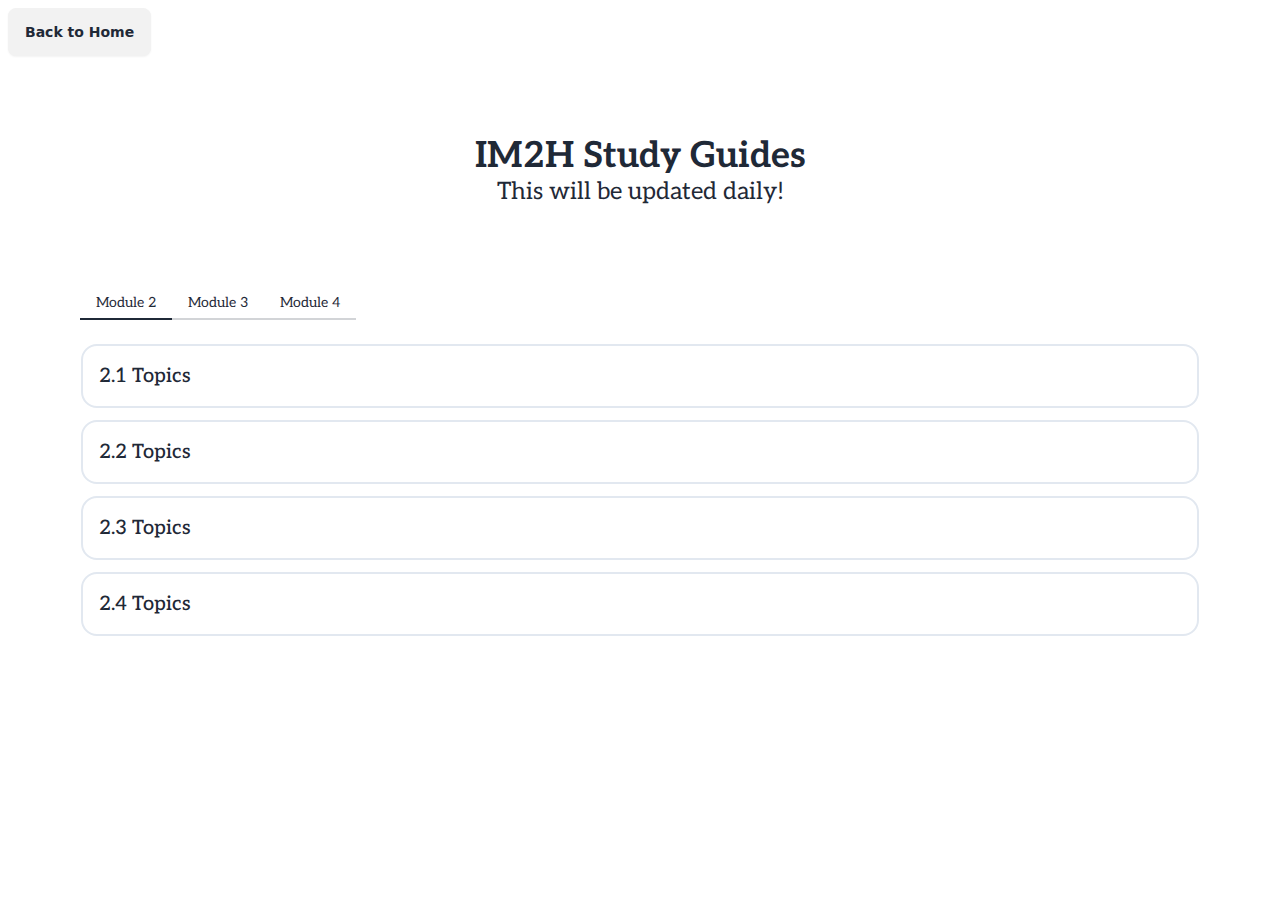
==== math.html @ ba18ed90 "2.1-2.4" ====
<!DOCTYPE html>
<html lang="en">
<head>
    <meta charset="UTF-8">
    <meta name="viewport" content="width=device-width, initial-scale=1.0">
    <title>IM2H Study Guides</title>
    <link rel="stylesheet" href="output.css">
    <link rel="preconnect" href="https://fonts.googleapis.com">
    <link rel="preconnect" href="https://fonts.gstatic.com" crossorigin>
    <link href="https://fonts.googleapis.com/css2?family=Aleo:ital,wght@0,100..900;1,100..900&display=swap" rel="stylesheet">
</head>
<body>
    <a class="mt-2 ml-2 btn" href="index.html">Back to Home</a>
    <div class="flex flex-col justify-center w-screen pt-20">
        <h1 class="w-full text-4xl font-bold text-center aleo-700">IM2H Study Guides</h1>
        <h3 class="w-full text-2xl font-bold text-center aleo-400">This will be updated daily!</h3>
        <div class="mx-20 mt-20 mb-16">
            <div role="tablist" class="tabs tabs-md tabs-bordered aleo-400">
                <input type="radio" name="modules" role="tab" class="tab" aria-label="Module 2" checked="checked" />
                <div role="tabpanel" class="tab-content bg-base-100 rounded-box">
                    <div class="mt-6 border-2 collapse border-slate-200">
                        <input type="checkbox" />
                        <div class="text-xl font-medium collapse-title">2.1 Topics</div>
                        <div class="collapse-content">
                                <li>Linear Functions (you better know this already)</li>
                                <li>Solve absolute value equations</li>
                                <li>Write piecewise functions given a graph</li>
                                <li>Domain and Range of piecewise functions</li>
                                <li>Transformations of parabolas</li>
                        </div>
                    </div>
                    <div class="mt-3 border-2 collapse border-slate-200">
                        <input type="checkbox" />
                        <div class="text-xl font-medium collapse-title">2.2 Topics</div>
                        <div class="collapse-content">
                            <li>Graphing absolute value functions</li>
                            <li>Graphing piecewise functions</li>
                            <li>Transformations of absolute value functions</li>
                            <li>Simplest Radical Form</li>
                        </div>
                    </div>
                    <div class="mt-3 border-2 collapse border-slate-200">
                        <input type="checkbox" />
                        <div class="text-xl font-medium collapse-title">2.3 Topics</div>
                        <div class="collapse-content">
                            <li>Piecewise equations that represent absolute value equations, and vice versa</li>
                            <li>Graphing absolute value parabolas</li>
                        </div>
                    </div>
                    <div class="mt-3 border-2 collapse border-slate-200">
                        <input type="checkbox" />
                        <div class="text-xl font-medium collapse-title">2.4 Topics</div>
                        <div class="collapse-content">
                            <li>Graphing square root functions</li>
                            <li>Find inverse functions</li>
                        </div>
                    </div>
                </div>
                <input type="radio" name="modules" role="tab" class="tab" aria-label="Module 3" />
                <div role="tabpanel" class="p-6 tab-content bg-base-100 rounded-box">
                    We're not here yet :)
                </div>

                <input type="radio" name="modules" role="tab" class="tab" aria-label="Module 4" />
                <div role="tabpanel" class="p-6 tab-content bg-base-100 rounded-box">
                    Stop trying to study ahead >:(
                </div>
            </div>
            
        </div>
    </div>
</body>
</html>
---- output.css ----
/*
! tailwindcss v3.4.10 | MIT License | https://tailwindcss.com
*/

/*
1. Prevent padding and border from affecting element width. (https://github.com/mozdevs/cssremedy/issues/4)
2. Allow adding a border to an element by just adding a border-width. (https://github.com/tailwindcss/tailwindcss/pull/116)
*/

*,
::before,
::after {
  box-sizing: border-box;
  /* 1 */
  border-width: 0;
  /* 2 */
  border-style: solid;
  /* 2 */
  border-color: #e5e7eb;
  /* 2 */
}

::before,
::after {
  --tw-content: '';
}

/*
1. Use a consistent sensible line-height in all browsers.
2. Prevent adjustments of font size after orientation changes in iOS.
3. Use a more readable tab size.
4. Use the user's configured `sans` font-family by default.
5. Use the user's configured `sans` font-feature-settings by default.
6. Use the user's configured `sans` font-variation-settings by default.
7. Disable tap highlights on iOS
*/

html,
:host {
  line-height: 1.5;
  /* 1 */
  -webkit-text-size-adjust: 100%;
  /* 2 */
  -moz-tab-size: 4;
  /* 3 */
  -o-tab-size: 4;
     tab-size: 4;
  /* 3 */
  font-family: ui-sans-serif, system-ui, sans-serif, "Apple Color Emoji", "Segoe UI Emoji", "Segoe UI Symbol", "Noto Color Emoji";
  /* 4 */
  font-feature-settings: normal;
  /* 5 */
  font-variation-settings: normal;
  /* 6 */
  -webkit-tap-highlight-color: transparent;
  /* 7 */
}

/*
1. Remove the margin in all browsers.
2. Inherit line-height from `html` so users can set them as a class directly on the `html` element.
*/

body {
  margin: 0;
  /* 1 */
  line-height: inherit;
  /* 2 */
}

/*
1. Add the correct height in Firefox.
2. Correct the inheritance of border color in Firefox. (https://bugzilla.mozilla.org/show_bug.cgi?id=190655)
3. Ensure horizontal rules are visible by default.
*/

hr {
  height: 0;
  /* 1 */
  color: inherit;
  /* 2 */
  border-top-width: 1px;
  /* 3 */
}

/*
Add the correct text decoration in Chrome, Edge, and Safari.
*/

abbr:where([title]) {
  -webkit-text-decoration: underline dotted;
          text-decoration: underline dotted;
}

/*
Remove the default font size and weight for headings.
*/

h1,
h2,
h3,
h4,
h5,
h6 {
  font-size: inherit;
  font-weight: inherit;
}

/*
Reset links to optimize for opt-in styling instead of opt-out.
*/

a {
  color: inherit;
  text-decoration: inherit;
}

/*
Add the correct font weight in Edge and Safari.
*/

b,
strong {
  font-weight: bolder;
}

/*
1. Use the user's configured `mono` font-family by default.
2. Use the user's configured `mono` font-feature-settings by default.
3. Use the user's configured `mono` font-variation-settings by default.
4. Correct the odd `em` font sizing in all browsers.
*/

code,
kbd,
samp,
pre {
  font-family: ui-monospace, SFMono-Regular, Menlo, Monaco, Consolas, "Liberation Mono", "Courier New", monospace;
  /* 1 */
  font-feature-settings: normal;
  /* 2 */
  font-variation-settings: normal;
  /* 3 */
  font-size: 1em;
  /* 4 */
}

/*
Add the correct font size in all browsers.
*/

small {
  font-size: 80%;
}

/*
Prevent `sub` and `sup` elements from affecting the line height in all browsers.
*/

sub,
sup {
  font-size: 75%;
  line-height: 0;
  position: relative;
  vertical-align: baseline;
}

sub {
  bottom: -0.25em;
}

sup {
  top: -0.5em;
}

/*
1. Remove text indentation from table contents in Chrome and Safari. (https://bugs.chromium.org/p/chromium/issues/detail?id=999088, https://bugs.webkit.org/show_bug.cgi?id=201297)
2. Correct table border color inheritance in all Chrome and Safari. (https://bugs.chromium.org/p/chromium/issues/detail?id=935729, https://bugs.webkit.org/show_bug.cgi?id=195016)
3. Remove gaps between table borders by default.
*/

table {
  text-indent: 0;
  /* 1 */
  border-color: inherit;
  /* 2 */
  border-collapse: collapse;
  /* 3 */
}

/*
1. Change the font styles in all browsers.
2. Remove the margin in Firefox and Safari.
3. Remove default padding in all browsers.
*/

button,
input,
optgroup,
select,
textarea {
  font-family: inherit;
  /* 1 */
  font-feature-settings: inherit;
  /* 1 */
  font-variation-settings: inherit;
  /* 1 */
  font-size: 100%;
  /* 1 */
  font-weight: inherit;
  /* 1 */
  line-height: inherit;
  /* 1 */
  letter-spacing: inherit;
  /* 1 */
  color: inherit;
  /* 1 */
  margin: 0;
  /* 2 */
  padding: 0;
  /* 3 */
}

/*
Remove the inheritance of text transform in Edge and Firefox.
*/

button,
select {
  text-transform: none;
}

/*
1. Correct the inability to style clickable types in iOS and Safari.
2. Remove default button styles.
*/

button,
input:where([type='button']),
input:where([type='reset']),
input:where([type='submit']) {
  -webkit-appearance: button;
  /* 1 */
  background-color: transparent;
  /* 2 */
  background-image: none;
  /* 2 */
}

/*
Use the modern Firefox focus style for all focusable elements.
*/

:-moz-focusring {
  outline: auto;
}

/*
Remove the additional `:invalid` styles in Firefox. (https://github.com/mozilla/gecko-dev/blob/2f9eacd9d3d995c937b4251a5557d95d494c9be1/layout/style/res/forms.css#L728-L737)
*/

:-moz-ui-invalid {
  box-shadow: none;
}

/*
Add the correct vertical alignment in Chrome and Firefox.
*/

progress {
  vertical-align: baseline;
}

/*
Correct the cursor style of increment and decrement buttons in Safari.
*/

::-webkit-inner-spin-button,
::-webkit-outer-spin-button {
  height: auto;
}

/*
1. Correct the odd appearance in Chrome and Safari.
2. Correct the outline style in Safari.
*/

[type='search'] {
  -webkit-appearance: textfield;
  /* 1 */
  outline-offset: -2px;
  /* 2 */
}

/*
Remove the inner padding in Chrome and Safari on macOS.
*/

::-webkit-search-decoration {
  -webkit-appearance: none;
}

/*
1. Correct the inability to style clickable types in iOS and Safari.
2. Change font properties to `inherit` in Safari.
*/

::-webkit-file-upload-button {
  -webkit-appearance: button;
  /* 1 */
  font: inherit;
  /* 2 */
}

/*
Add the correct display in Chrome and Safari.
*/

summary {
  display: list-item;
}

/*
Removes the default spacing and border for appropriate elements.
*/

blockquote,
dl,
dd,
h1,
h2,
h3,
h4,
h5,
h6,
hr,
figure,
p,
pre {
  margin: 0;
}

fieldset {
  margin: 0;
  padding: 0;
}

legend {
  padding: 0;
}

ol,
ul,
menu {
  list-style: none;
  margin: 0;
  padding: 0;
}

/*
Reset default styling for dialogs.
*/

dialog {
  padding: 0;
}

/*
Prevent resizing textareas horizontally by default.
*/

textarea {
  resize: vertical;
}

/*
1. Reset the default placeholder opacity in Firefox. (https://github.com/tailwindlabs/tailwindcss/issues/3300)
2. Set the default placeholder color to the user's configured gray 400 color.
*/

input::-moz-placeholder, textarea::-moz-placeholder {
  opacity: 1;
  /* 1 */
  color: #9ca3af;
  /* 2 */
}

input::placeholder,
textarea::placeholder {
  opacity: 1;
  /* 1 */
  color: #9ca3af;
  /* 2 */
}

/*
Set the default cursor for buttons.
*/

button,
[role="button"] {
  cursor: pointer;
}

/*
Make sure disabled buttons don't get the pointer cursor.
*/

:disabled {
  cursor: default;
}

/*
1. Make replaced elements `display: block` by default. (https://github.com/mozdevs/cssremedy/issues/14)
2. Add `vertical-align: middle` to align replaced elements more sensibly by default. (https://github.com/jensimmons/cssremedy/issues/14#issuecomment-634934210)
   This can trigger a poorly considered lint error in some tools but is included by design.
*/

img,
svg,
video,
canvas,
audio,
iframe,
embed,
object {
  display: block;
  /* 1 */
  vertical-align: middle;
  /* 2 */
}

/*
Constrain images and videos to the parent width and preserve their intrinsic aspect ratio. (https://github.com/mozdevs/cssremedy/issues/14)
*/

img,
video {
  max-width: 100%;
  height: auto;
}

/* Make elements with the HTML hidden attribute stay hidden by default */

[hidden] {
  display: none;
}

:root,
[data-theme] {
  background-color: var(--fallback-b1,oklch(var(--b1)/1));
  color: var(--fallback-bc,oklch(var(--bc)/1));
}

@supports not (color: oklch(0% 0 0)) {
  :root {
    color-scheme: light;
    --fallback-p: #491eff;
    --fallback-pc: #d4dbff;
    --fallback-s: #ff41c7;
    --fallback-sc: #fff9fc;
    --fallback-a: #00cfbd;
    --fallback-ac: #00100d;
    --fallback-n: #2b3440;
    --fallback-nc: #d7dde4;
    --fallback-b1: #ffffff;
    --fallback-b2: #e5e6e6;
    --fallback-b3: #e5e6e6;
    --fallback-bc: #1f2937;
    --fallback-in: #00b3f0;
    --fallback-inc: #000000;
    --fallback-su: #00ca92;
    --fallback-suc: #000000;
    --fallback-wa: #ffc22d;
    --fallback-wac: #000000;
    --fallback-er: #ff6f70;
    --fallback-erc: #000000;
  }

  @media (prefers-color-scheme: dark) {
    :root {
      color-scheme: dark;
      --fallback-p: #7582ff;
      --fallback-pc: #050617;
      --fallback-s: #ff71cf;
      --fallback-sc: #190211;
      --fallback-a: #00c7b5;
      --fallback-ac: #000e0c;
      --fallback-n: #2a323c;
      --fallback-nc: #a6adbb;
      --fallback-b1: #1d232a;
      --fallback-b2: #191e24;
      --fallback-b3: #15191e;
      --fallback-bc: #a6adbb;
      --fallback-in: #00b3f0;
      --fallback-inc: #000000;
      --fallback-su: #00ca92;
      --fallback-suc: #000000;
      --fallback-wa: #ffc22d;
      --fallback-wac: #000000;
      --fallback-er: #ff6f70;
      --fallback-erc: #000000;
    }
  }
}

html {
  -webkit-tap-highlight-color: transparent;
}

* {
  scrollbar-color: color-mix(in oklch, currentColor 35%, transparent) transparent;
}

*:hover {
  scrollbar-color: color-mix(in oklch, currentColor 60%, transparent) transparent;
}

:root {
  color-scheme: light;
  --in: 72.06% 0.191 231.6;
  --su: 64.8% 0.150 160;
  --wa: 84.71% 0.199 83.87;
  --er: 71.76% 0.221 22.18;
  --pc: 89.824% 0.06192 275.75;
  --ac: 15.352% 0.0368 183.61;
  --inc: 0% 0 0;
  --suc: 0% 0 0;
  --wac: 0% 0 0;
  --erc: 0% 0 0;
  --rounded-box: 1rem;
  --rounded-btn: 0.5rem;
  --rounded-badge: 1.9rem;
  --animation-btn: 0.25s;
  --animation-input: .2s;
  --btn-focus-scale: 0.95;
  --border-btn: 1px;
  --tab-border: 1px;
  --tab-radius: 0.5rem;
  --p: 49.12% 0.3096 275.75;
  --s: 69.71% 0.329 342.55;
  --sc: 98.71% 0.0106 342.55;
  --a: 76.76% 0.184 183.61;
  --n: 32.1785% 0.02476 255.701624;
  --nc: 89.4994% 0.011585 252.096176;
  --b1: 100% 0 0;
  --b2: 96.1151% 0 0;
  --b3: 92.4169% 0.00108 197.137559;
  --bc: 27.8078% 0.029596 256.847952;
}

[data-theme=light] {
  color-scheme: light;
  --in: 72.06% 0.191 231.6;
  --su: 64.8% 0.150 160;
  --wa: 84.71% 0.199 83.87;
  --er: 71.76% 0.221 22.18;
  --pc: 89.824% 0.06192 275.75;
  --ac: 15.352% 0.0368 183.61;
  --inc: 0% 0 0;
  --suc: 0% 0 0;
  --wac: 0% 0 0;
  --erc: 0% 0 0;
  --rounded-box: 1rem;
  --rounded-btn: 0.5rem;
  --rounded-badge: 1.9rem;
  --animation-btn: 0.25s;
  --animation-input: .2s;
  --btn-focus-scale: 0.95;
  --border-btn: 1px;
  --tab-border: 1px;
  --tab-radius: 0.5rem;
  --p: 49.12% 0.3096 275.75;
  --s: 69.71% 0.329 342.55;
  --sc: 98.71% 0.0106 342.55;
  --a: 76.76% 0.184 183.61;
  --n: 32.1785% 0.02476 255.701624;
  --nc: 89.4994% 0.011585 252.096176;
  --b1: 100% 0 0;
  --b2: 96.1151% 0 0;
  --b3: 92.4169% 0.00108 197.137559;
  --bc: 27.8078% 0.029596 256.847952;
}

[data-theme=latte] {
  color-scheme: light;
  --b2: 89.0718% 0.005363 264.532118;
  --b3: 82.3674% 0.004959 264.532118;
  --bc: 19.1552% 0.001153 264.532118;
  --pc: 13.2753% 0.035021 273.134603;
  --sc: 89.8401% 0.007698 279.299164;
  --ac: 14.2827% 0.020909 33.096732;
  --nc: 13.0711% 0.005376 278.120823;
  --inc: 91.1723% 0.045101 262.086649;
  --suc: 12.5009% 0.035432 140.444831;
  --wac: 14.2798% 0.029888 67.77666;
  --erc: 91.0095% 0.043103 19.809469;
  --rounded-box: 1rem;
  --rounded-btn: 0.5rem;
  --rounded-badge: 1.9rem;
  --animation-btn: 0.25s;
  --animation-input: .2s;
  --btn-focus-scale: 0.95;
  --border-btn: 1px;
  --tab-border: 1px;
  --tab-radius: 0.5rem;
  --b1: 95.7761% 0.005767 264.532118;
  --p: 66.3763% 0.175103 273.134603;
  --s: 49.2003% 0.03849 279.299164;
  --a: 71.4133% 0.104543 33.096732;
  --n: 65.3554% 0.026879 278.120823;
  --su: 62.5044% 0.177158 140.444831;
  --wa: 71.3992% 0.149442 67.77666;
  --er: 55.0474% 0.215514 19.809469;
  --in: 55.8617% 0.225503 262.086649;
}

*, ::before, ::after {
  --tw-border-spacing-x: 0;
  --tw-border-spacing-y: 0;
  --tw-translate-x: 0;
  --tw-translate-y: 0;
  --tw-rotate: 0;
  --tw-skew-x: 0;
  --tw-skew-y: 0;
  --tw-scale-x: 1;
  --tw-scale-y: 1;
  --tw-pan-x:  ;
  --tw-pan-y:  ;
  --tw-pinch-zoom:  ;
  --tw-scroll-snap-strictness: proximity;
  --tw-gradient-from-position:  ;
  --tw-gradient-via-position:  ;
  --tw-gradient-to-position:  ;
  --tw-ordinal:  ;
  --tw-slashed-zero:  ;
  --tw-numeric-figure:  ;
  --tw-numeric-spacing:  ;
  --tw-numeric-fraction:  ;
  --tw-ring-inset:  ;
  --tw-ring-offset-width: 0px;
  --tw-ring-offset-color: #fff;
  --tw-ring-color: rgb(59 130 246 / 0.5);
  --tw-ring-offset-shadow: 0 0 #0000;
  --tw-ring-shadow: 0 0 #0000;
  --tw-shadow: 0 0 #0000;
  --tw-shadow-colored: 0 0 #0000;
  --tw-blur:  ;
  --tw-brightness:  ;
  --tw-contrast:  ;
  --tw-grayscale:  ;
  --tw-hue-rotate:  ;
  --tw-invert:  ;
  --tw-saturate:  ;
  --tw-sepia:  ;
  --tw-drop-shadow:  ;
  --tw-backdrop-blur:  ;
  --tw-backdrop-brightness:  ;
  --tw-backdrop-contrast:  ;
  --tw-backdrop-grayscale:  ;
  --tw-backdrop-hue-rotate:  ;
  --tw-backdrop-invert:  ;
  --tw-backdrop-opacity:  ;
  --tw-backdrop-saturate:  ;
  --tw-backdrop-sepia:  ;
  --tw-contain-size:  ;
  --tw-contain-layout:  ;
  --tw-contain-paint:  ;
  --tw-contain-style:  ;
}

::backdrop {
  --tw-border-spacing-x: 0;
  --tw-border-spacing-y: 0;
  --tw-translate-x: 0;
  --tw-translate-y: 0;
  --tw-rotate: 0;
  --tw-skew-x: 0;
  --tw-skew-y: 0;
  --tw-scale-x: 1;
  --tw-scale-y: 1;
  --tw-pan-x:  ;
  --tw-pan-y:  ;
  --tw-pinch-zoom:  ;
  --tw-scroll-snap-strictness: proximity;
  --tw-gradient-from-position:  ;
  --tw-gradient-via-position:  ;
  --tw-gradient-to-position:  ;
  --tw-ordinal:  ;
  --tw-slashed-zero:  ;
  --tw-numeric-figure:  ;
  --tw-numeric-spacing:  ;
  --tw-numeric-fraction:  ;
  --tw-ring-inset:  ;
  --tw-ring-offset-width: 0px;
  --tw-ring-offset-color: #fff;
  --tw-ring-color: rgb(59 130 246 / 0.5);
  --tw-ring-offset-shadow: 0 0 #0000;
  --tw-ring-shadow: 0 0 #0000;
  --tw-shadow: 0 0 #0000;
  --tw-shadow-colored: 0 0 #0000;
  --tw-blur:  ;
  --tw-brightness:  ;
  --tw-contrast:  ;
  --tw-grayscale:  ;
  --tw-hue-rotate:  ;
  --tw-invert:  ;
  --tw-saturate:  ;
  --tw-sepia:  ;
  --tw-drop-shadow:  ;
  --tw-backdrop-blur:  ;
  --tw-backdrop-brightness:  ;
  --tw-backdrop-contrast:  ;
  --tw-backdrop-grayscale:  ;
  --tw-backdrop-hue-rotate:  ;
  --tw-backdrop-invert:  ;
  --tw-backdrop-opacity:  ;
  --tw-backdrop-saturate:  ;
  --tw-backdrop-sepia:  ;
  --tw-contain-size:  ;
  --tw-contain-layout:  ;
  --tw-contain-paint:  ;
  --tw-contain-style:  ;
}

@media (hover:hover) {
  .tab:hover {
    --tw-text-opacity: 1;
  }
}

.btn {
  display: inline-flex;
  height: 3rem;
  min-height: 3rem;
  flex-shrink: 0;
  cursor: pointer;
  -webkit-user-select: none;
     -moz-user-select: none;
          user-select: none;
  flex-wrap: wrap;
  align-items: center;
  justify-content: center;
  border-radius: var(--rounded-btn, 0.5rem);
  border-color: transparent;
  border-color: oklch(var(--btn-color, var(--b2)) / var(--tw-border-opacity));
  padding-left: 1rem;
  padding-right: 1rem;
  text-align: center;
  font-size: 0.875rem;
  line-height: 1em;
  gap: 0.5rem;
  font-weight: 600;
  text-decoration-line: none;
  transition-duration: 200ms;
  transition-timing-function: cubic-bezier(0, 0, 0.2, 1);
  border-width: var(--border-btn, 1px);
  transition-property: color, background-color, border-color, opacity, box-shadow, transform;
  --tw-text-opacity: 1;
  color: var(--fallback-bc,oklch(var(--bc)/var(--tw-text-opacity)));
  --tw-shadow: 0 1px 2px 0 rgb(0 0 0 / 0.05);
  --tw-shadow-colored: 0 1px 2px 0 var(--tw-shadow-color);
  box-shadow: var(--tw-ring-offset-shadow, 0 0 #0000), var(--tw-ring-shadow, 0 0 #0000), var(--tw-shadow);
  outline-color: var(--fallback-bc,oklch(var(--bc)/1));
  background-color: oklch(var(--btn-color, var(--b2)) / var(--tw-bg-opacity));
  --tw-bg-opacity: 1;
  --tw-border-opacity: 1;
}

.btn-disabled,
  .btn[disabled],
  .btn:disabled {
  pointer-events: none;
}

:where(.btn:is(input[type="checkbox"])),
:where(.btn:is(input[type="radio"])) {
  width: auto;
  -webkit-appearance: none;
     -moz-appearance: none;
          appearance: none;
}

.btn:is(input[type="checkbox"]):after,
.btn:is(input[type="radio"]):after {
  --tw-content: attr(aria-label);
  content: var(--tw-content);
}

.checkbox {
  flex-shrink: 0;
  --chkbg: var(--fallback-bc,oklch(var(--bc)/1));
  --chkfg: var(--fallback-b1,oklch(var(--b1)/1));
  height: 1.5rem;
  width: 1.5rem;
  cursor: pointer;
  -webkit-appearance: none;
     -moz-appearance: none;
          appearance: none;
  border-radius: var(--rounded-btn, 0.5rem);
  border-width: 1px;
  border-color: var(--fallback-bc,oklch(var(--bc)/var(--tw-border-opacity)));
  --tw-border-opacity: 0.2;
}

.collapse:not(td):not(tr):not(colgroup) {
  visibility: visible;
}

.collapse {
  position: relative;
  display: grid;
  overflow: hidden;
  grid-template-rows: auto 0fr;
  transition: grid-template-rows 0.2s;
  width: 100%;
  border-radius: var(--rounded-box, 1rem);
}

.collapse-title,
.collapse > input[type="checkbox"],
.collapse > input[type="radio"],
.collapse-content {
  grid-column-start: 1;
  grid-row-start: 1;
}

.collapse > input[type="checkbox"],
.collapse > input[type="radio"] {
  -webkit-appearance: none;
     -moz-appearance: none;
          appearance: none;
  opacity: 0;
}

.collapse-content {
  visibility: hidden;
  grid-column-start: 1;
  grid-row-start: 2;
  min-height: 0px;
  transition: visibility 0.2s;
  transition: padding 0.2s ease-out,
    background-color 0.2s ease-out;
  padding-left: 1rem;
  padding-right: 1rem;
  cursor: unset;
}

.collapse[open],
.collapse-open,
.collapse:focus:not(.collapse-close) {
  grid-template-rows: auto 1fr;
}

.collapse:not(.collapse-close):has(> input[type="checkbox"]:checked),
.collapse:not(.collapse-close):has(> input[type="radio"]:checked) {
  grid-template-rows: auto 1fr;
}

.collapse[open] > .collapse-content,
.collapse-open > .collapse-content,
.collapse:focus:not(.collapse-close) > .collapse-content,
.collapse:not(.collapse-close) > input[type="checkbox"]:checked ~ .collapse-content,
.collapse:not(.collapse-close) > input[type="radio"]:checked ~ .collapse-content {
  visibility: visible;
  min-height: -moz-fit-content;
  min-height: fit-content;
}

@media (hover: hover) {
  .btn:hover {
    --tw-border-opacity: 1;
    border-color: var(--fallback-b3,oklch(var(--b3)/var(--tw-border-opacity)));
    --tw-bg-opacity: 1;
    background-color: var(--fallback-b3,oklch(var(--b3)/var(--tw-bg-opacity)));
  }

  @supports (color: color-mix(in oklab, black, black)) {
    .btn:hover {
      background-color: color-mix(
            in oklab,
            oklch(var(--btn-color, var(--b2)) / var(--tw-bg-opacity, 1)) 90%,
            black
          );
      border-color: color-mix(
            in oklab,
            oklch(var(--btn-color, var(--b2)) / var(--tw-border-opacity, 1)) 90%,
            black
          );
    }
  }

  @supports not (color: oklch(0% 0 0)) {
    .btn:hover {
      background-color: var(--btn-color, var(--fallback-b2));
      border-color: var(--btn-color, var(--fallback-b2));
    }
  }

  .btn.glass:hover {
    --glass-opacity: 25%;
    --glass-border-opacity: 15%;
  }

  .btn-outline.btn-primary:hover {
    --tw-text-opacity: 1;
    color: var(--fallback-pc,oklch(var(--pc)/var(--tw-text-opacity)));
  }

  @supports (color: color-mix(in oklab, black, black)) {
    .btn-outline.btn-primary:hover {
      background-color: color-mix(in oklab, var(--fallback-p,oklch(var(--p)/1)) 90%, black);
      border-color: color-mix(in oklab, var(--fallback-p,oklch(var(--p)/1)) 90%, black);
    }
  }

  .btn-disabled:hover,
    .btn[disabled]:hover,
    .btn:disabled:hover {
    --tw-border-opacity: 0;
    background-color: var(--fallback-n,oklch(var(--n)/var(--tw-bg-opacity)));
    --tw-bg-opacity: 0.2;
    color: var(--fallback-bc,oklch(var(--bc)/var(--tw-text-opacity)));
    --tw-text-opacity: 0.2;
  }

  @supports (color: color-mix(in oklab, black, black)) {
    .btn:is(input[type="checkbox"]:checked):hover, .btn:is(input[type="radio"]:checked):hover {
      background-color: color-mix(in oklab, var(--fallback-p,oklch(var(--p)/1)) 90%, black);
      border-color: color-mix(in oklab, var(--fallback-p,oklch(var(--p)/1)) 90%, black);
    }
  }

  .tab[disabled],
    .tab[disabled]:hover {
    cursor: not-allowed;
    color: var(--fallback-bc,oklch(var(--bc)/var(--tw-text-opacity)));
    --tw-text-opacity: 0.2;
  }
}

.input {
  flex-shrink: 1;
  -webkit-appearance: none;
     -moz-appearance: none;
          appearance: none;
  height: 3rem;
  padding-left: 1rem;
  padding-right: 1rem;
  font-size: 1rem;
  line-height: 2;
  line-height: 1.5rem;
  border-radius: var(--rounded-btn, 0.5rem);
  border-width: 1px;
  border-color: transparent;
  --tw-bg-opacity: 1;
  background-color: var(--fallback-b1,oklch(var(--b1)/var(--tw-bg-opacity)));
}

.input[type="number"]::-webkit-inner-spin-button,
.input-md[type="number"]::-webkit-inner-spin-button {
  margin-top: -1rem;
  margin-bottom: -1rem;
  margin-inline-end: -1rem;
}

.link {
  cursor: pointer;
  text-decoration-line: underline;
}

.modal {
  pointer-events: none;
  position: fixed;
  inset: 0px;
  margin: 0px;
  display: grid;
  height: 100%;
  max-height: none;
  width: 100%;
  max-width: none;
  justify-items: center;
  padding: 0px;
  opacity: 0;
  overscroll-behavior: contain;
  z-index: 999;
  background-color: transparent;
  color: inherit;
  transition-duration: 200ms;
  transition-timing-function: cubic-bezier(0, 0, 0.2, 1);
  transition-property: transform, opacity, visibility;
  overflow-y: hidden;
}

:where(.modal) {
  align-items: center;
}

.modal-box {
  max-height: calc(100vh - 5em);
  grid-column-start: 1;
  grid-row-start: 1;
  width: 91.666667%;
  max-width: 32rem;
  --tw-scale-x: .9;
  --tw-scale-y: .9;
  transform: translate(var(--tw-translate-x), var(--tw-translate-y)) rotate(var(--tw-rotate)) skewX(var(--tw-skew-x)) skewY(var(--tw-skew-y)) scaleX(var(--tw-scale-x)) scaleY(var(--tw-scale-y));
  border-bottom-right-radius: var(--rounded-box, 1rem);
  border-bottom-left-radius: var(--rounded-box, 1rem);
  border-top-left-radius: var(--rounded-box, 1rem);
  border-top-right-radius: var(--rounded-box, 1rem);
  --tw-bg-opacity: 1;
  background-color: var(--fallback-b1,oklch(var(--b1)/var(--tw-bg-opacity)));
  padding: 1.5rem;
  transition-property: color, background-color, border-color, text-decoration-color, fill, stroke, opacity, box-shadow, transform, filter, -webkit-backdrop-filter;
  transition-property: color, background-color, border-color, text-decoration-color, fill, stroke, opacity, box-shadow, transform, filter, backdrop-filter;
  transition-property: color, background-color, border-color, text-decoration-color, fill, stroke, opacity, box-shadow, transform, filter, backdrop-filter, -webkit-backdrop-filter;
  transition-timing-function: cubic-bezier(0.4, 0, 0.2, 1);
  transition-timing-function: cubic-bezier(0, 0, 0.2, 1);
  transition-duration: 200ms;
  box-shadow: rgba(0, 0, 0, 0.25) 0px 25px 50px -12px;
  overflow-y: auto;
  overscroll-behavior: contain;
}

.modal-open,
.modal:target,
.modal-toggle:checked + .modal,
.modal[open] {
  pointer-events: auto;
  visibility: visible;
  opacity: 1;
}

:root:has(:is(.modal-open, .modal:target, .modal-toggle:checked + .modal, .modal[open])) {
  overflow: hidden;
  scrollbar-gutter: stable;
}

.radio {
  flex-shrink: 0;
  --chkbg: var(--bc);
  height: 1.5rem;
  width: 1.5rem;
  cursor: pointer;
  -webkit-appearance: none;
     -moz-appearance: none;
          appearance: none;
  border-radius: 9999px;
  border-width: 1px;
  border-color: var(--fallback-bc,oklch(var(--bc)/var(--tw-border-opacity)));
  --tw-border-opacity: 0.2;
}

.swap {
  position: relative;
  display: inline-grid;
  -webkit-user-select: none;
     -moz-user-select: none;
          user-select: none;
  place-content: center;
  cursor: pointer;
}

.swap > * {
  grid-column-start: 1;
  grid-row-start: 1;
  transition-duration: 300ms;
  transition-timing-function: cubic-bezier(0, 0, 0.2, 1);
  transition-property: transform, opacity;
}

.swap input {
  -webkit-appearance: none;
     -moz-appearance: none;
          appearance: none;
}

.swap .swap-on,
.swap .swap-indeterminate,
.swap input:indeterminate ~ .swap-on {
  opacity: 0;
}

.swap input:checked ~ .swap-off,
.swap-active .swap-off,
.swap input:indeterminate ~ .swap-off {
  opacity: 0;
}

.swap input:checked ~ .swap-on,
.swap-active .swap-on,
.swap input:indeterminate ~ .swap-indeterminate {
  opacity: 1;
}

.tabs {
  display: grid;
  align-items: flex-end;
}

.tabs-lifted:has(.tab-content[class^="rounded-"])
    .tab:first-child:not(:is(.tab-active, [aria-selected="true"])), .tabs-lifted:has(.tab-content[class*=" rounded-"])
    .tab:first-child:not(:is(.tab-active, [aria-selected="true"])) {
  border-bottom-color: transparent;
}

.tab {
  position: relative;
  grid-row-start: 1;
  display: inline-flex;
  height: 2rem;
  cursor: pointer;
  -webkit-user-select: none;
     -moz-user-select: none;
          user-select: none;
  -webkit-appearance: none;
     -moz-appearance: none;
          appearance: none;
  flex-wrap: wrap;
  align-items: center;
  justify-content: center;
  text-align: center;
  font-size: 0.875rem;
  line-height: 1.25rem;
  line-height: 2;
  --tab-padding: 1rem;
  --tw-text-opacity: 0.5;
  --tab-color: var(--fallback-bc,oklch(var(--bc)/1));
  --tab-bg: var(--fallback-b1,oklch(var(--b1)/1));
  --tab-border-color: var(--fallback-b3,oklch(var(--b3)/1));
  color: var(--tab-color);
  padding-inline-start: var(--tab-padding, 1rem);
  padding-inline-end: var(--tab-padding, 1rem);
}

.tab:is(input[type="radio"]) {
  width: auto;
  border-bottom-right-radius: 0px;
  border-bottom-left-radius: 0px;
}

.tab:is(input[type="radio"]):after {
  --tw-content: attr(aria-label);
  content: var(--tw-content);
}

.tab:not(input):empty {
  cursor: default;
  grid-column-start: span 9999;
}

.tab-content {
  grid-column-start: 1;
  grid-column-end: span 9999;
  grid-row-start: 2;
  margin-top: calc(var(--tab-border) * -1);
  display: none;
  border-color: transparent;
  border-width: var(--tab-border, 0);
}

:checked + .tab-content:nth-child(2),
  :is(.tab-active, [aria-selected="true"]) + .tab-content:nth-child(2) {
  border-start-start-radius: 0px;
}

input.tab:checked + .tab-content,
:is(.tab-active, [aria-selected="true"]) + .tab-content {
  display: block;
}

@media (prefers-reduced-motion: no-preference) {
  .btn {
    animation: button-pop var(--animation-btn, 0.25s) ease-out;
  }
}

.btn:active:hover,
  .btn:active:focus {
  animation: button-pop 0s ease-out;
  transform: scale(var(--btn-focus-scale, 0.97));
}

@supports not (color: oklch(0% 0 0)) {
  .btn {
    background-color: var(--btn-color, var(--fallback-b2));
    border-color: var(--btn-color, var(--fallback-b2));
  }

  .btn-primary {
    --btn-color: var(--fallback-p);
  }
}

@supports (color: color-mix(in oklab, black, black)) {
  .btn-outline.btn-primary.btn-active {
    background-color: color-mix(in oklab, var(--fallback-p,oklch(var(--p)/1)) 90%, black);
    border-color: color-mix(in oklab, var(--fallback-p,oklch(var(--p)/1)) 90%, black);
  }
}

.btn:focus-visible {
  outline-style: solid;
  outline-width: 2px;
  outline-offset: 2px;
}

.btn-primary {
  --tw-text-opacity: 1;
  color: var(--fallback-pc,oklch(var(--pc)/var(--tw-text-opacity)));
  outline-color: var(--fallback-p,oklch(var(--p)/1));
}

@supports (color: oklch(0% 0 0)) {
  .btn-primary {
    --btn-color: var(--p);
  }
}

.btn.glass {
  --tw-shadow: 0 0 #0000;
  --tw-shadow-colored: 0 0 #0000;
  box-shadow: var(--tw-ring-offset-shadow, 0 0 #0000), var(--tw-ring-shadow, 0 0 #0000), var(--tw-shadow);
  outline-color: currentColor;
}

.btn.glass.btn-active {
  --glass-opacity: 25%;
  --glass-border-opacity: 15%;
}

.btn-outline.btn-primary {
  --tw-text-opacity: 1;
  color: var(--fallback-p,oklch(var(--p)/var(--tw-text-opacity)));
}

.btn-outline.btn-primary.btn-active {
  --tw-text-opacity: 1;
  color: var(--fallback-pc,oklch(var(--pc)/var(--tw-text-opacity)));
}

.btn.btn-disabled,
  .btn[disabled],
  .btn:disabled {
  --tw-border-opacity: 0;
  background-color: var(--fallback-n,oklch(var(--n)/var(--tw-bg-opacity)));
  --tw-bg-opacity: 0.2;
  color: var(--fallback-bc,oklch(var(--bc)/var(--tw-text-opacity)));
  --tw-text-opacity: 0.2;
}

.btn:is(input[type="checkbox"]:checked),
.btn:is(input[type="radio"]:checked) {
  --tw-border-opacity: 1;
  border-color: var(--fallback-p,oklch(var(--p)/var(--tw-border-opacity)));
  --tw-bg-opacity: 1;
  background-color: var(--fallback-p,oklch(var(--p)/var(--tw-bg-opacity)));
  --tw-text-opacity: 1;
  color: var(--fallback-pc,oklch(var(--pc)/var(--tw-text-opacity)));
}

.btn:is(input[type="checkbox"]:checked):focus-visible, .btn:is(input[type="radio"]:checked):focus-visible {
  outline-color: var(--fallback-p,oklch(var(--p)/1));
}

@keyframes button-pop {
  0% {
    transform: scale(var(--btn-focus-scale, 0.98));
  }

  40% {
    transform: scale(1.02);
  }

  100% {
    transform: scale(1);
  }
}

.checkbox:focus {
  box-shadow: none;
}

.checkbox:focus-visible {
  outline-style: solid;
  outline-width: 2px;
  outline-offset: 2px;
  outline-color: var(--fallback-bc,oklch(var(--bc)/1));
}

.checkbox:disabled {
  border-width: 0px;
  cursor: not-allowed;
  border-color: transparent;
  --tw-bg-opacity: 1;
  background-color: var(--fallback-bc,oklch(var(--bc)/var(--tw-bg-opacity)));
  opacity: 0.2;
}

.checkbox:checked,
  .checkbox[aria-checked="true"] {
  background-repeat: no-repeat;
  animation: checkmark var(--animation-input, 0.2s) ease-out;
  background-color: var(--chkbg);
  background-image: linear-gradient(-45deg, transparent 65%, var(--chkbg) 65.99%),
      linear-gradient(45deg, transparent 75%, var(--chkbg) 75.99%),
      linear-gradient(-45deg, var(--chkbg) 40%, transparent 40.99%),
      linear-gradient(
        45deg,
        var(--chkbg) 30%,
        var(--chkfg) 30.99%,
        var(--chkfg) 40%,
        transparent 40.99%
      ),
      linear-gradient(-45deg, var(--chkfg) 50%, var(--chkbg) 50.99%);
}

.checkbox:indeterminate {
  --tw-bg-opacity: 1;
  background-color: var(--fallback-bc,oklch(var(--bc)/var(--tw-bg-opacity)));
  background-repeat: no-repeat;
  animation: checkmark var(--animation-input, 0.2s) ease-out;
  background-image: linear-gradient(90deg, transparent 80%, var(--chkbg) 80%),
      linear-gradient(-90deg, transparent 80%, var(--chkbg) 80%),
      linear-gradient(0deg, var(--chkbg) 43%, var(--chkfg) 43%, var(--chkfg) 57%, var(--chkbg) 57%);
}

@keyframes checkmark {
  0% {
    background-position-y: 5px;
  }

  50% {
    background-position-y: -2px;
  }

  100% {
    background-position-y: 0;
  }
}

details.collapse {
  width: 100%;
}

details.collapse summary {
  position: relative;
  display: block;
  outline: 2px solid transparent;
  outline-offset: 2px;
}

details.collapse summary::-webkit-details-marker {
  display: none;
}

.collapse:focus-visible {
  outline-style: solid;
  outline-width: 2px;
  outline-offset: 2px;
  outline-color: var(--fallback-bc,oklch(var(--bc)/1));
}

.collapse:has(.collapse-title:focus-visible),
.collapse:has(> input[type="checkbox"]:focus-visible),
.collapse:has(> input[type="radio"]:focus-visible) {
  outline-style: solid;
  outline-width: 2px;
  outline-offset: 2px;
  outline-color: var(--fallback-bc,oklch(var(--bc)/1));
}

.collapse-arrow > .collapse-title:after {
  position: absolute;
  display: block;
  height: 0.5rem;
  width: 0.5rem;
  --tw-translate-y: -100%;
  --tw-rotate: 45deg;
  transform: translate(var(--tw-translate-x), var(--tw-translate-y)) rotate(var(--tw-rotate)) skewX(var(--tw-skew-x)) skewY(var(--tw-skew-y)) scaleX(var(--tw-scale-x)) scaleY(var(--tw-scale-y));
  transition-property: all;
  transition-timing-function: cubic-bezier(0.4, 0, 0.2, 1);
  transition-timing-function: cubic-bezier(0, 0, 0.2, 1);
  transition-duration: 150ms;
  transition-duration: 0.2s;
  top: 1.9rem;
  inset-inline-end: 1.4rem;
  content: "";
  transform-origin: 75% 75%;
  box-shadow: 2px 2px;
  pointer-events: none;
}

.collapse-plus > .collapse-title:after {
  position: absolute;
  display: block;
  height: 0.5rem;
  width: 0.5rem;
  transition-property: all;
  transition-timing-function: cubic-bezier(0.4, 0, 0.2, 1);
  transition-timing-function: cubic-bezier(0, 0, 0.2, 1);
  transition-duration: 300ms;
  top: 0.9rem;
  inset-inline-end: 1.4rem;
  content: "+";
  pointer-events: none;
}

.collapse:not(.collapse-open):not(.collapse-close) > input[type="checkbox"],
.collapse:not(.collapse-open):not(.collapse-close) > input[type="radio"]:not(:checked),
.collapse:not(.collapse-open):not(.collapse-close) > .collapse-title {
  cursor: pointer;
}

.collapse:focus:not(.collapse-open):not(.collapse-close):not(.collapse[open]) > .collapse-title {
  cursor: unset;
}

.collapse-title {
  position: relative;
}

:where(.collapse > input[type="checkbox"]),
:where(.collapse > input[type="radio"]) {
  z-index: 1;
}

.collapse-title,
:where(.collapse > input[type="checkbox"]),
:where(.collapse > input[type="radio"]) {
  width: 100%;
  padding: 1rem;
  padding-inline-end: 3rem;
  min-height: 3.75rem;
  transition: background-color 0.2s ease-out;
}

.collapse[open] > :where(.collapse-content),
.collapse-open > :where(.collapse-content),
.collapse:focus:not(.collapse-close) > :where(.collapse-content),
.collapse:not(.collapse-close) > :where(input[type="checkbox"]:checked ~ .collapse-content),
.collapse:not(.collapse-close) > :where(input[type="radio"]:checked ~ .collapse-content) {
  padding-bottom: 1rem;
  transition: padding 0.2s ease-out,
    background-color 0.2s ease-out;
}

.collapse[open].collapse-arrow > .collapse-title:after,
.collapse-open.collapse-arrow > .collapse-title:after,
.collapse-arrow:focus:not(.collapse-close) > .collapse-title:after,
.collapse-arrow:not(.collapse-close) > input[type="checkbox"]:checked ~ .collapse-title:after,
.collapse-arrow:not(.collapse-close) > input[type="radio"]:checked ~ .collapse-title:after {
  --tw-translate-y: -50%;
  --tw-rotate: 225deg;
  transform: translate(var(--tw-translate-x), var(--tw-translate-y)) rotate(var(--tw-rotate)) skewX(var(--tw-skew-x)) skewY(var(--tw-skew-y)) scaleX(var(--tw-scale-x)) scaleY(var(--tw-scale-y));
}

.collapse[open].collapse-plus > .collapse-title:after,
.collapse-open.collapse-plus > .collapse-title:after,
.collapse-plus:focus:not(.collapse-close) > .collapse-title:after,
.collapse-plus:not(.collapse-close) > input[type="checkbox"]:checked ~ .collapse-title:after,
.collapse-plus:not(.collapse-close) > input[type="radio"]:checked ~ .collapse-title:after {
  content: "−";
}

.input input {
  --tw-bg-opacity: 1;
  background-color: var(--fallback-p,oklch(var(--p)/var(--tw-bg-opacity)));
  background-color: transparent;
}

.input input:focus {
  outline: 2px solid transparent;
  outline-offset: 2px;
}

.input[list]::-webkit-calendar-picker-indicator {
  line-height: 1em;
}

.input:focus,
  .input:focus-within {
  box-shadow: none;
  border-color: var(--fallback-bc,oklch(var(--bc)/0.2));
  outline-style: solid;
  outline-width: 2px;
  outline-offset: 2px;
  outline-color: var(--fallback-bc,oklch(var(--bc)/0.2));
}

.input:has(> input[disabled]),
  .input-disabled,
  .input:disabled,
  .input[disabled] {
  cursor: not-allowed;
  --tw-border-opacity: 1;
  border-color: var(--fallback-b2,oklch(var(--b2)/var(--tw-border-opacity)));
  --tw-bg-opacity: 1;
  background-color: var(--fallback-b2,oklch(var(--b2)/var(--tw-bg-opacity)));
  color: var(--fallback-bc,oklch(var(--bc)/0.4));
}

.input:has(> input[disabled])::-moz-placeholder, .input-disabled::-moz-placeholder, .input:disabled::-moz-placeholder, .input[disabled]::-moz-placeholder {
  color: var(--fallback-bc,oklch(var(--bc)/var(--tw-placeholder-opacity)));
  --tw-placeholder-opacity: 0.2;
}

.input:has(> input[disabled])::placeholder,
  .input-disabled::placeholder,
  .input:disabled::placeholder,
  .input[disabled]::placeholder {
  color: var(--fallback-bc,oklch(var(--bc)/var(--tw-placeholder-opacity)));
  --tw-placeholder-opacity: 0.2;
}

.input:has(> input[disabled]) > input[disabled] {
  cursor: not-allowed;
}

.input::-webkit-date-and-time-value {
  text-align: inherit;
}

.join > :where(*:not(:first-child)):is(.btn) {
  margin-inline-start: calc(var(--border-btn) * -1);
}

.link:focus {
  outline: 2px solid transparent;
  outline-offset: 2px;
}

.link:focus-visible {
  outline: 2px solid currentColor;
  outline-offset: 2px;
}

.mockup-phone .display {
  overflow: hidden;
  border-radius: 40px;
  margin-top: -25px;
}

.mockup-browser .mockup-browser-toolbar .input {
  position: relative;
  margin-left: auto;
  margin-right: auto;
  display: block;
  height: 1.75rem;
  width: 24rem;
  overflow: hidden;
  text-overflow: ellipsis;
  white-space: nowrap;
  --tw-bg-opacity: 1;
  background-color: var(--fallback-b2,oklch(var(--b2)/var(--tw-bg-opacity)));
  padding-left: 2rem;
  direction: ltr;
}

.mockup-browser .mockup-browser-toolbar .input:before {
  content: "";
  position: absolute;
  left: 0.5rem;
  top: 50%;
  aspect-ratio: 1 / 1;
  height: 0.75rem;
  --tw-translate-y: -50%;
  transform: translate(var(--tw-translate-x), var(--tw-translate-y)) rotate(var(--tw-rotate)) skewX(var(--tw-skew-x)) skewY(var(--tw-skew-y)) scaleX(var(--tw-scale-x)) scaleY(var(--tw-scale-y));
  border-radius: 9999px;
  border-width: 2px;
  border-color: currentColor;
  opacity: 0.6;
}

.mockup-browser .mockup-browser-toolbar .input:after {
  content: "";
  position: absolute;
  left: 1.25rem;
  top: 50%;
  height: 0.5rem;
  --tw-translate-y: 25%;
  --tw-rotate: -45deg;
  transform: translate(var(--tw-translate-x), var(--tw-translate-y)) rotate(var(--tw-rotate)) skewX(var(--tw-skew-x)) skewY(var(--tw-skew-y)) scaleX(var(--tw-scale-x)) scaleY(var(--tw-scale-y));
  border-radius: 9999px;
  border-width: 1px;
  border-color: currentColor;
  opacity: 0.6;
}

.modal:not(dialog:not(.modal-open)),
  .modal::backdrop {
  background-color: #0006;
  animation: modal-pop 0.2s ease-out;
}

.modal-backdrop {
  z-index: -1;
  grid-column-start: 1;
  grid-row-start: 1;
  display: grid;
  align-self: stretch;
  justify-self: stretch;
  color: transparent;
}

.modal-open .modal-box,
.modal-toggle:checked + .modal .modal-box,
.modal:target .modal-box,
.modal[open] .modal-box {
  --tw-translate-y: 0px;
  --tw-scale-x: 1;
  --tw-scale-y: 1;
  transform: translate(var(--tw-translate-x), var(--tw-translate-y)) rotate(var(--tw-rotate)) skewX(var(--tw-skew-x)) skewY(var(--tw-skew-y)) scaleX(var(--tw-scale-x)) scaleY(var(--tw-scale-y));
}

@keyframes modal-pop {
  0% {
    opacity: 0;
  }
}

@keyframes progress-loading {
  50% {
    background-position-x: -115%;
  }
}

.radio:focus {
  box-shadow: none;
}

.radio:focus-visible {
  outline-style: solid;
  outline-width: 2px;
  outline-offset: 2px;
  outline-color: var(--fallback-bc,oklch(var(--bc)/1));
}

.radio:checked,
  .radio[aria-checked="true"] {
  --tw-bg-opacity: 1;
  background-color: var(--fallback-bc,oklch(var(--bc)/var(--tw-bg-opacity)));
  background-image: none;
  animation: radiomark var(--animation-input, 0.2s) ease-out;
  box-shadow: 0 0 0 4px var(--fallback-b1,oklch(var(--b1)/1)) inset,
      0 0 0 4px var(--fallback-b1,oklch(var(--b1)/1)) inset;
}

.radio:disabled {
  cursor: not-allowed;
  opacity: 0.2;
}

@keyframes radiomark {
  0% {
    box-shadow: 0 0 0 12px var(--fallback-b1,oklch(var(--b1)/1)) inset,
      0 0 0 12px var(--fallback-b1,oklch(var(--b1)/1)) inset;
  }

  50% {
    box-shadow: 0 0 0 3px var(--fallback-b1,oklch(var(--b1)/1)) inset,
      0 0 0 3px var(--fallback-b1,oklch(var(--b1)/1)) inset;
  }

  100% {
    box-shadow: 0 0 0 4px var(--fallback-b1,oklch(var(--b1)/1)) inset,
      0 0 0 4px var(--fallback-b1,oklch(var(--b1)/1)) inset;
  }
}

@keyframes rating-pop {
  0% {
    transform: translateY(-0.125em);
  }

  40% {
    transform: translateY(-0.125em);
  }

  100% {
    transform: translateY(0);
  }
}

@keyframes skeleton {
  from {
    background-position: 150%;
  }

  to {
    background-position: -50%;
  }
}

.tabs-lifted > .tab:focus-visible {
  border-end-end-radius: 0;
  border-end-start-radius: 0;
}

.tab:is(.tab-active, [aria-selected="true"]):not(.tab-disabled):not([disabled]), .tab:is(input:checked) {
  border-color: var(--fallback-bc,oklch(var(--bc)/var(--tw-border-opacity)));
  --tw-border-opacity: 1;
  --tw-text-opacity: 1;
}

.tab:focus {
  outline: 2px solid transparent;
  outline-offset: 2px;
}

.tab:focus-visible {
  outline: 2px solid currentColor;
  outline-offset: -5px;
}

.tab-disabled,
  .tab[disabled] {
  cursor: not-allowed;
  color: var(--fallback-bc,oklch(var(--bc)/var(--tw-text-opacity)));
  --tw-text-opacity: 0.2;
}

.tabs-bordered > .tab {
  border-color: var(--fallback-bc,oklch(var(--bc)/var(--tw-border-opacity)));
  --tw-border-opacity: 0.2;
  border-style: solid;
  border-bottom-width: calc(var(--tab-border, 1px) + 1px);
}

.tabs-lifted > .tab {
  border: var(--tab-border, 1px) solid transparent;
  border-width: 0 0 var(--tab-border, 1px) 0;
  border-start-start-radius: var(--tab-radius, 0.5rem);
  border-start-end-radius: var(--tab-radius, 0.5rem);
  border-bottom-color: var(--tab-border-color);
  padding-inline-start: var(--tab-padding, 1rem);
  padding-inline-end: var(--tab-padding, 1rem);
  padding-top: var(--tab-border, 1px);
}

.tabs-lifted > .tab:is(.tab-active, [aria-selected="true"]):not(.tab-disabled):not([disabled]), .tabs-lifted > .tab:is(input:checked) {
  background-color: var(--tab-bg);
  border-width: var(--tab-border, 1px) var(--tab-border, 1px) 0 var(--tab-border, 1px);
  border-inline-start-color: var(--tab-border-color);
  border-inline-end-color: var(--tab-border-color);
  border-top-color: var(--tab-border-color);
  padding-inline-start: calc(var(--tab-padding, 1rem) - var(--tab-border, 1px));
  padding-inline-end: calc(var(--tab-padding, 1rem) - var(--tab-border, 1px));
  padding-bottom: var(--tab-border, 1px);
  padding-top: 0;
}

.tabs-lifted > .tab:is(.tab-active, [aria-selected="true"]):not(.tab-disabled):not([disabled]):before, .tabs-lifted > .tab:is(input:checked):before {
  z-index: 1;
  content: "";
  display: block;
  position: absolute;
  width: calc(100% + var(--tab-radius, 0.5rem) * 2);
  height: var(--tab-radius, 0.5rem);
  bottom: 0;
  background-size: var(--tab-radius, 0.5rem);
  background-position: top left,
        top right;
  background-repeat: no-repeat;
  --tab-grad: calc(69% - var(--tab-border, 1px));
  --radius-start: radial-gradient(
        circle at top left,
        transparent var(--tab-grad),
        var(--tab-border-color) calc(var(--tab-grad) + 0.25px),
        var(--tab-border-color) calc(var(--tab-grad) + var(--tab-border, 1px)),
        var(--tab-bg) calc(var(--tab-grad) + var(--tab-border, 1px) + 0.25px)
      );
  --radius-end: radial-gradient(
        circle at top right,
        transparent var(--tab-grad),
        var(--tab-border-color) calc(var(--tab-grad) + 0.25px),
        var(--tab-border-color) calc(var(--tab-grad) + var(--tab-border, 1px)),
        var(--tab-bg) calc(var(--tab-grad) + var(--tab-border, 1px) + 0.25px)
      );
  background-image: var(--radius-start), var(--radius-end);
}

.tabs-lifted > .tab:is(.tab-active, [aria-selected="true"]):not(.tab-disabled):not([disabled]):first-child:before, .tabs-lifted > .tab:is(input:checked):first-child:before {
  background-image: var(--radius-end);
  background-position: top right;
}

[dir="rtl"] .tabs-lifted > .tab:is(.tab-active, [aria-selected="true"]):not(.tab-disabled):not([disabled]):first-child:before, [dir="rtl"] .tabs-lifted > .tab:is(input:checked):first-child:before {
  background-image: var(--radius-start);
  background-position: top left;
}

.tabs-lifted > .tab:is(.tab-active, [aria-selected="true"]):not(.tab-disabled):not([disabled]):last-child:before, .tabs-lifted > .tab:is(input:checked):last-child:before {
  background-image: var(--radius-start);
  background-position: top left;
}

[dir="rtl"] .tabs-lifted > .tab:is(.tab-active, [aria-selected="true"]):not(.tab-disabled):not([disabled]):last-child:before, [dir="rtl"] .tabs-lifted > .tab:is(input:checked):last-child:before {
  background-image: var(--radius-end);
  background-position: top right;
}

.tabs-lifted
  > :is(.tab-active, [aria-selected="true"]):not(.tab-disabled):not([disabled])
  + .tabs-lifted
  :is(.tab-active, [aria-selected="true"]):not(.tab-disabled):not([disabled]):before, .tabs-lifted > .tab:is(input:checked) + .tabs-lifted .tab:is(input:checked):before {
  background-image: var(--radius-end);
  background-position: top right;
}

.tabs-boxed .tab {
  border-radius: var(--rounded-btn, 0.5rem);
}

@keyframes toast-pop {
  0% {
    transform: scale(0.9);
    opacity: 0;
  }

  100% {
    transform: scale(1);
    opacity: 1;
  }
}

.tabs-md :where(.tab) {
  height: 2rem;
  font-size: 0.875rem;
  line-height: 1.25rem;
  line-height: 2;
  --tab-padding: 1rem;
}

.tabs-lg :where(.tab) {
  height: 3rem;
  font-size: 1.125rem;
  line-height: 1.75rem;
  line-height: 2;
  --tab-padding: 1.25rem;
}

.tabs-sm :where(.tab) {
  height: 1.5rem;
  font-size: 0.875rem;
  line-height: .75rem;
  --tab-padding: 0.75rem;
}

.tabs-xs :where(.tab) {
  height: 1.25rem;
  font-size: 0.75rem;
  line-height: .75rem;
  --tab-padding: 0.5rem;
}

.join.join-vertical > :where(*:not(:first-child)):is(.btn) {
  margin-top: calc(var(--border-btn) * -1);
}

.join.join-horizontal > :where(*:not(:first-child)):is(.btn) {
  margin-inline-start: calc(var(--border-btn) * -1);
}

.modal-top :where(.modal-box) {
  width: 100%;
  max-width: none;
  --tw-translate-y: -2.5rem;
  --tw-scale-x: 1;
  --tw-scale-y: 1;
  transform: translate(var(--tw-translate-x), var(--tw-translate-y)) rotate(var(--tw-rotate)) skewX(var(--tw-skew-x)) skewY(var(--tw-skew-y)) scaleX(var(--tw-scale-x)) scaleY(var(--tw-scale-y));
  border-bottom-right-radius: var(--rounded-box, 1rem);
  border-bottom-left-radius: var(--rounded-box, 1rem);
  border-top-left-radius: 0px;
  border-top-right-radius: 0px;
}

.modal-middle :where(.modal-box) {
  width: 91.666667%;
  max-width: 32rem;
  --tw-translate-y: 0px;
  --tw-scale-x: .9;
  --tw-scale-y: .9;
  transform: translate(var(--tw-translate-x), var(--tw-translate-y)) rotate(var(--tw-rotate)) skewX(var(--tw-skew-x)) skewY(var(--tw-skew-y)) scaleX(var(--tw-scale-x)) scaleY(var(--tw-scale-y));
  border-top-left-radius: var(--rounded-box, 1rem);
  border-top-right-radius: var(--rounded-box, 1rem);
  border-bottom-right-radius: var(--rounded-box, 1rem);
  border-bottom-left-radius: var(--rounded-box, 1rem);
}

.modal-bottom :where(.modal-box) {
  width: 100%;
  max-width: none;
  --tw-translate-y: 2.5rem;
  --tw-scale-x: 1;
  --tw-scale-y: 1;
  transform: translate(var(--tw-translate-x), var(--tw-translate-y)) rotate(var(--tw-rotate)) skewX(var(--tw-skew-x)) skewY(var(--tw-skew-y)) scaleX(var(--tw-scale-x)) scaleY(var(--tw-scale-y));
  border-top-left-radius: var(--rounded-box, 1rem);
  border-top-right-radius: var(--rounded-box, 1rem);
  border-bottom-right-radius: 0px;
  border-bottom-left-radius: 0px;
}

.collapse {
  visibility: collapse;
}

.fixed {
  position: fixed;
}

.absolute {
  position: absolute;
}

.left-2 {
  left: 0.5rem;
}

.top-2 {
  top: 0.5rem;
}

.mx-12 {
  margin-left: 3rem;
  margin-right: 3rem;
}

.mx-20 {
  margin-left: 5rem;
  margin-right: 5rem;
}

.ml-10 {
  margin-left: 2.5rem;
}

.mt-12 {
  margin-top: 3rem;
}

.mt-20 {
  margin-top: 5rem;
}

.mt-40 {
  margin-top: 10rem;
}

.mb-2 {
  margin-bottom: 0.5rem;
}

.mb-6 {
  margin-bottom: 1.5rem;
}

.mt-3 {
  margin-top: 0.75rem;
}

.mt-6 {
  margin-top: 1.5rem;
}

.mb-20 {
  margin-bottom: 5rem;
}

.mb-16 {
  margin-bottom: 4rem;
}

.mt-2 {
  margin-top: 0.5rem;
}

.ml-2 {
  margin-left: 0.5rem;
}

.flex {
  display: flex;
}

.grid {
  display: grid;
}

.h-screen {
  height: 100vh;
}

.w-full {
  width: 100%;
}

.w-screen {
  width: 100vw;
}

.list-disc {
  list-style-type: disc;
}

.grid-cols-2 {
  grid-template-columns: repeat(2, minmax(0, 1fr));
}

.grid-rows-1 {
  grid-template-rows: repeat(1, minmax(0, 1fr));
}

.flex-col {
  flex-direction: column;
}

.justify-start {
  justify-content: flex-start;
}

.justify-center {
  justify-content: center;
}

.gap-4 {
  gap: 1rem;
}

.gap-2 {
  gap: 0.5rem;
}

.rounded-box {
  border-radius: var(--rounded-box, 1rem);
}

.border {
  border-width: 1px;
}

.border-2 {
  border-width: 2px;
}

.border-slate-300 {
  --tw-border-opacity: 1;
  border-color: rgb(203 213 225 / var(--tw-border-opacity));
}

.border-slate-500 {
  --tw-border-opacity: 1;
  border-color: rgb(100 116 139 / var(--tw-border-opacity));
}

.border-base-300 {
  --tw-border-opacity: 1;
  border-color: var(--fallback-b3,oklch(var(--b3)/var(--tw-border-opacity)));
}

.border-slate-200 {
  --tw-border-opacity: 1;
  border-color: rgb(226 232 240 / var(--tw-border-opacity));
}

.bg-base-200 {
  --tw-bg-opacity: 1;
  background-color: var(--fallback-b2,oklch(var(--b2)/var(--tw-bg-opacity)));
}

.bg-base-100 {
  --tw-bg-opacity: 1;
  background-color: var(--fallback-b1,oklch(var(--b1)/var(--tw-bg-opacity)));
}

.p-6 {
  padding: 1.5rem;
}

.py-4 {
  padding-top: 1rem;
  padding-bottom: 1rem;
}

.pt-20 {
  padding-top: 5rem;
}

.pt-40 {
  padding-top: 10rem;
}

.pt-6 {
  padding-top: 1.5rem;
}

.pt-2 {
  padding-top: 0.5rem;
}

.pt-3 {
  padding-top: 0.75rem;
}

.text-center {
  text-align: center;
}

.text-4xl {
  font-size: 2.25rem;
  line-height: 2.5rem;
}

.text-lg {
  font-size: 1.125rem;
  line-height: 1.75rem;
}

.text-xl {
  font-size: 1.25rem;
  line-height: 1.75rem;
}

.text-3xl {
  font-size: 1.875rem;
  line-height: 2.25rem;
}

.text-2xl {
  font-size: 1.5rem;
  line-height: 2rem;
}

.font-bold {
  font-weight: 700;
}

.font-medium {
  font-weight: 500;
}

.ring {
  --tw-ring-offset-shadow: var(--tw-ring-inset) 0 0 0 var(--tw-ring-offset-width) var(--tw-ring-offset-color);
  --tw-ring-shadow: var(--tw-ring-inset) 0 0 0 calc(3px + var(--tw-ring-offset-width)) var(--tw-ring-color);
  box-shadow: var(--tw-ring-offset-shadow), var(--tw-ring-shadow), var(--tw-shadow, 0 0 #0000);
}

.ring-2 {
  --tw-ring-offset-shadow: var(--tw-ring-inset) 0 0 0 var(--tw-ring-offset-width) var(--tw-ring-offset-color);
  --tw-ring-shadow: var(--tw-ring-inset) 0 0 0 calc(2px + var(--tw-ring-offset-width)) var(--tw-ring-color);
  box-shadow: var(--tw-ring-offset-shadow), var(--tw-ring-shadow), var(--tw-shadow, 0 0 #0000);
}

.ring-slate-300 {
  --tw-ring-opacity: 1;
  --tw-ring-color: rgb(203 213 225 / var(--tw-ring-opacity));
}

.aleo-700{
  font-family: "Aleo", system-ui;
  font-optical-sizing: auto;
  font-weight: 700;
  font-style: normal;
}

.aleo-400{
  font-family: "Aleo", system-ui;
  font-optical-sizing: auto;
  font-weight: 400;
  font-style: normal;
}
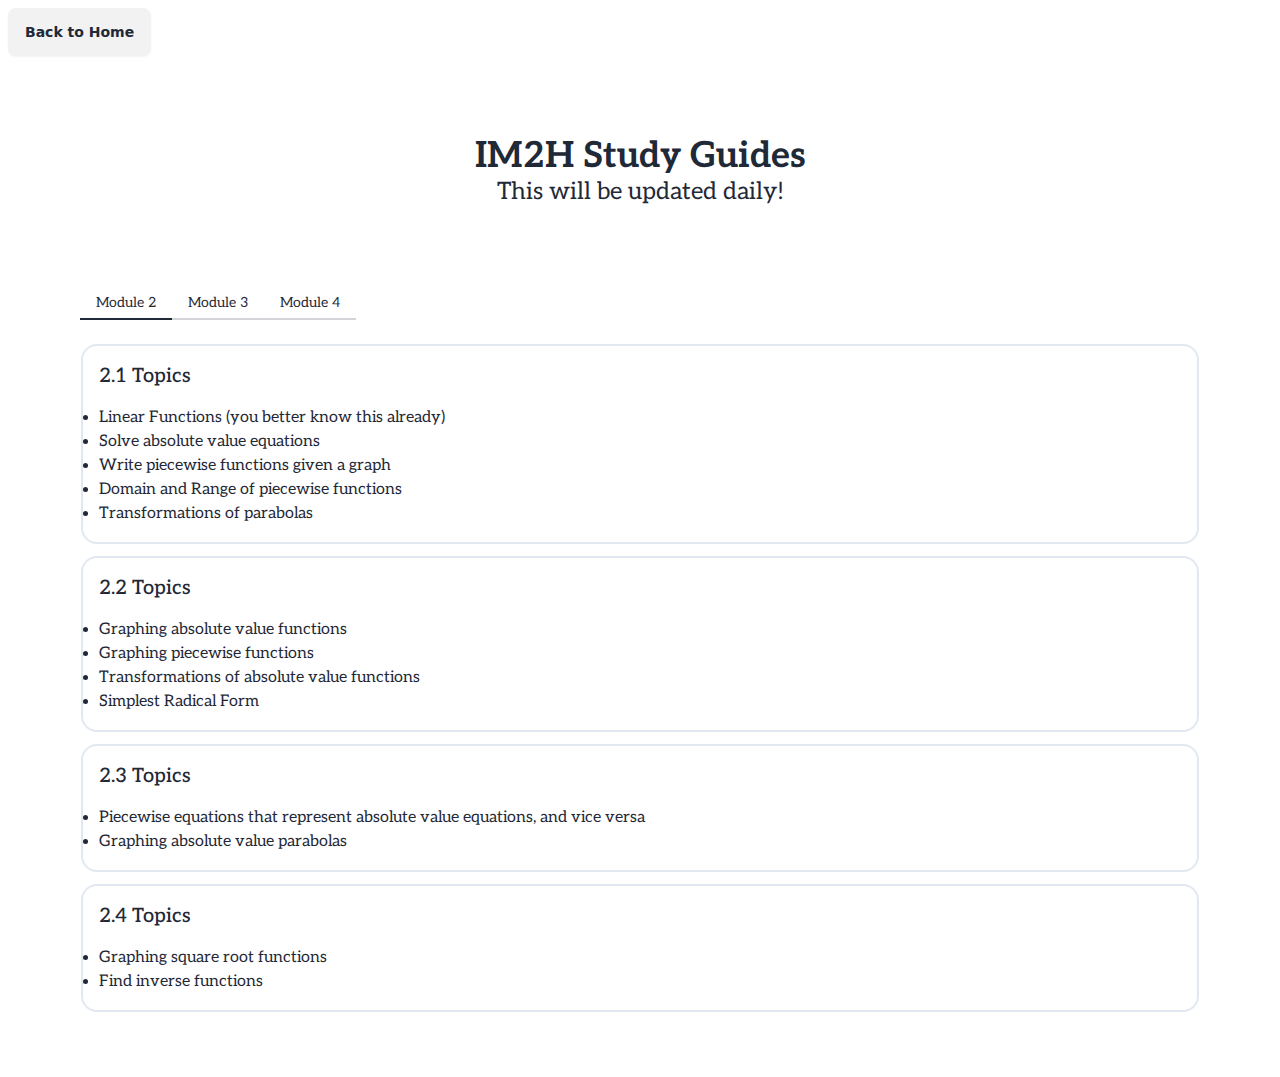
==== commit 586e35f3: "Added favicons" ====
--- a/math.html
+++ b/math.html
@@ -8,18 +8,19 @@
     <link rel="preconnect" href="https://fonts.googleapis.com">
     <link rel="preconnect" href="https://fonts.gstatic.com" crossorigin>
     <link href="https://fonts.googleapis.com/css2?family=Aleo:ital,wght@0,100..900;1,100..900&display=swap" rel="stylesheet">
+    <link rel="icon" type="image/x-icon" href="/assets/math.svg">
 </head>
 <body>
     <a class="mt-2 ml-2 btn" href="index.html">Back to Home</a>
     <div class="flex flex-col justify-center w-screen pt-20">
         <h1 class="w-full text-4xl font-bold text-center aleo-700">IM2H Study Guides</h1>
         <h3 class="w-full text-2xl font-bold text-center aleo-400">This will be updated daily!</h3>
-        <div class="mx-20 mt-20 mb-16">
+        <div class="mx-5 mt-20 mb-16 lg:mx-20">
             <div role="tablist" class="tabs tabs-md tabs-bordered aleo-400">
-                <input type="radio" name="modules" role="tab" class="tab" aria-label="Module 2" checked="checked" />
+                <input type="radio" name="modules" role="tab" class="tab whitespace-nowrap" aria-label="Module 2" checked="checked" />
                 <div role="tabpanel" class="tab-content bg-base-100 rounded-box">
                     <div class="mt-6 border-2 collapse border-slate-200">
-                        <input type="checkbox" />
+                        <input type="checkbox" checked="checked" />
                         <div class="text-xl font-medium collapse-title">2.1 Topics</div>
                         <div class="collapse-content">
                                 <li>Linear Functions (you better know this already)</li>
@@ -30,7 +31,7 @@
                         </div>
                     </div>
                     <div class="mt-3 border-2 collapse border-slate-200">
-                        <input type="checkbox" />
+                        <input type="checkbox" checked="checked"/>
                         <div class="text-xl font-medium collapse-title">2.2 Topics</div>
                         <div class="collapse-content">
                             <li>Graphing absolute value functions</li>
@@ -40,7 +41,7 @@
                         </div>
                     </div>
                     <div class="mt-3 border-2 collapse border-slate-200">
-                        <input type="checkbox" />
+                        <input type="checkbox" checked="checked"/>
                         <div class="text-xl font-medium collapse-title">2.3 Topics</div>
                         <div class="collapse-content">
                             <li>Piecewise equations that represent absolute value equations, and vice versa</li>
@@ -48,7 +49,7 @@
                         </div>
                     </div>
                     <div class="mt-3 border-2 collapse border-slate-200">
-                        <input type="checkbox" />
+                        <input type="checkbox" checked="checked"/>
                         <div class="text-xl font-medium collapse-title">2.4 Topics</div>
                         <div class="collapse-content">
                             <li>Graphing square root functions</li>
@@ -56,12 +57,12 @@
                         </div>
                     </div>
                 </div>
-                <input type="radio" name="modules" role="tab" class="tab" aria-label="Module 3" />
+                <input type="radio" name="modules" role="tab" class="tab whitespace-nowrap" aria-label="Module 3" />
                 <div role="tabpanel" class="p-6 tab-content bg-base-100 rounded-box">
                     We're not here yet :)
                 </div>
 
-                <input type="radio" name="modules" role="tab" class="tab" aria-label="Module 4" />
+                <input type="radio" name="modules" role="tab" class="tab whitespace-nowrap" aria-label="Module 4" />
                 <div role="tabpanel" class="p-6 tab-content bg-base-100 rounded-box">
                     Stop trying to study ahead >:(
                 </div>
--- a/output.css
+++ b/output.css
@@ -1914,12 +1914,16 @@
   position: absolute;
 }
 
-.left-2 {
-  left: 0.5rem;
-}
-
-.top-2 {
-  top: 0.5rem;
+.bottom-2 {
+  bottom: 0.5rem;
+}
+
+.right-auto {
+  right: auto;
+}
+
+.left-auto {
+  left: auto;
 }
 
 .mx-12 {
@@ -1927,35 +1931,41 @@
   margin-right: 3rem;
 }
 
+.mx-5 {
+  margin-left: 1.25rem;
+  margin-right: 1.25rem;
+}
+
+.mx-auto {
+  margin-left: auto;
+  margin-right: auto;
+}
+
 .mx-20 {
   margin-left: 5rem;
   margin-right: 5rem;
 }
 
-.ml-10 {
-  margin-left: 2.5rem;
+.mb-16 {
+  margin-bottom: 4rem;
+}
+
+.ml-2 {
+  margin-left: 0.5rem;
 }
 
 .mt-12 {
   margin-top: 3rem;
 }
 
+.mt-2 {
+  margin-top: 0.5rem;
+}
+
 .mt-20 {
   margin-top: 5rem;
 }
 
-.mt-40 {
-  margin-top: 10rem;
-}
-
-.mb-2 {
-  margin-bottom: 0.5rem;
-}
-
-.mb-6 {
-  margin-bottom: 1.5rem;
-}
-
 .mt-3 {
   margin-top: 0.75rem;
 }
@@ -1964,22 +1974,6 @@
   margin-top: 1.5rem;
 }
 
-.mb-20 {
-  margin-bottom: 5rem;
-}
-
-.mb-16 {
-  margin-bottom: 4rem;
-}
-
-.mt-2 {
-  margin-top: 0.5rem;
-}
-
-.ml-2 {
-  margin-left: 0.5rem;
-}
-
 .flex {
   display: flex;
 }
@@ -2000,10 +1994,6 @@
   width: 100vw;
 }
 
-.list-disc {
-  list-style-type: disc;
-}
-
 .grid-cols-2 {
   grid-template-columns: repeat(2, minmax(0, 1fr));
 }
@@ -2016,10 +2006,6 @@
   flex-direction: column;
 }
 
-.justify-start {
-  justify-content: flex-start;
-}
-
 .justify-center {
   justify-content: center;
 }
@@ -2028,35 +2014,16 @@
   gap: 1rem;
 }
 
-.gap-2 {
-  gap: 0.5rem;
+.whitespace-nowrap {
+  white-space: nowrap;
 }
 
 .rounded-box {
   border-radius: var(--rounded-box, 1rem);
 }
 
-.border {
-  border-width: 1px;
-}
-
 .border-2 {
   border-width: 2px;
-}
-
-.border-slate-300 {
-  --tw-border-opacity: 1;
-  border-color: rgb(203 213 225 / var(--tw-border-opacity));
-}
-
-.border-slate-500 {
-  --tw-border-opacity: 1;
-  border-color: rgb(100 116 139 / var(--tw-border-opacity));
-}
-
-.border-base-300 {
-  --tw-border-opacity: 1;
-  border-color: var(--fallback-b3,oklch(var(--b3)/var(--tw-border-opacity)));
 }
 
 .border-slate-200 {
@@ -2064,11 +2031,6 @@
   border-color: rgb(226 232 240 / var(--tw-border-opacity));
 }
 
-.bg-base-200 {
-  --tw-bg-opacity: 1;
-  background-color: var(--fallback-b2,oklch(var(--b2)/var(--tw-bg-opacity)));
-}
-
 .bg-base-100 {
   --tw-bg-opacity: 1;
   background-color: var(--fallback-b1,oklch(var(--b1)/var(--tw-bg-opacity)));
@@ -2091,20 +2053,13 @@
   padding-top: 10rem;
 }
 
-.pt-6 {
-  padding-top: 1.5rem;
-}
-
-.pt-2 {
-  padding-top: 0.5rem;
-}
-
-.pt-3 {
-  padding-top: 0.75rem;
-}
-
 .text-center {
   text-align: center;
+}
+
+.text-2xl {
+  font-size: 1.5rem;
+  line-height: 2rem;
 }
 
 .text-4xl {
@@ -2122,39 +2077,12 @@
   line-height: 1.75rem;
 }
 
-.text-3xl {
-  font-size: 1.875rem;
-  line-height: 2.25rem;
-}
-
-.text-2xl {
-  font-size: 1.5rem;
-  line-height: 2rem;
-}
-
 .font-bold {
   font-weight: 700;
 }
 
 .font-medium {
   font-weight: 500;
-}
-
-.ring {
-  --tw-ring-offset-shadow: var(--tw-ring-inset) 0 0 0 var(--tw-ring-offset-width) var(--tw-ring-offset-color);
-  --tw-ring-shadow: var(--tw-ring-inset) 0 0 0 calc(3px + var(--tw-ring-offset-width)) var(--tw-ring-color);
-  box-shadow: var(--tw-ring-offset-shadow), var(--tw-ring-shadow), var(--tw-shadow, 0 0 #0000);
-}
-
-.ring-2 {
-  --tw-ring-offset-shadow: var(--tw-ring-inset) 0 0 0 var(--tw-ring-offset-width) var(--tw-ring-offset-color);
-  --tw-ring-shadow: var(--tw-ring-inset) 0 0 0 calc(2px + var(--tw-ring-offset-width)) var(--tw-ring-color);
-  box-shadow: var(--tw-ring-offset-shadow), var(--tw-ring-shadow), var(--tw-shadow, 0 0 #0000);
-}
-
-.ring-slate-300 {
-  --tw-ring-opacity: 1;
-  --tw-ring-color: rgb(203 213 225 / var(--tw-ring-opacity));
 }
 
 .aleo-700{
@@ -2169,4 +2097,11 @@
   font-optical-sizing: auto;
   font-weight: 400;
   font-style: normal;
+}
+
+@media (min-width: 1024px) {
+  .lg\:mx-20 {
+    margin-left: 5rem;
+    margin-right: 5rem;
+  }
 }